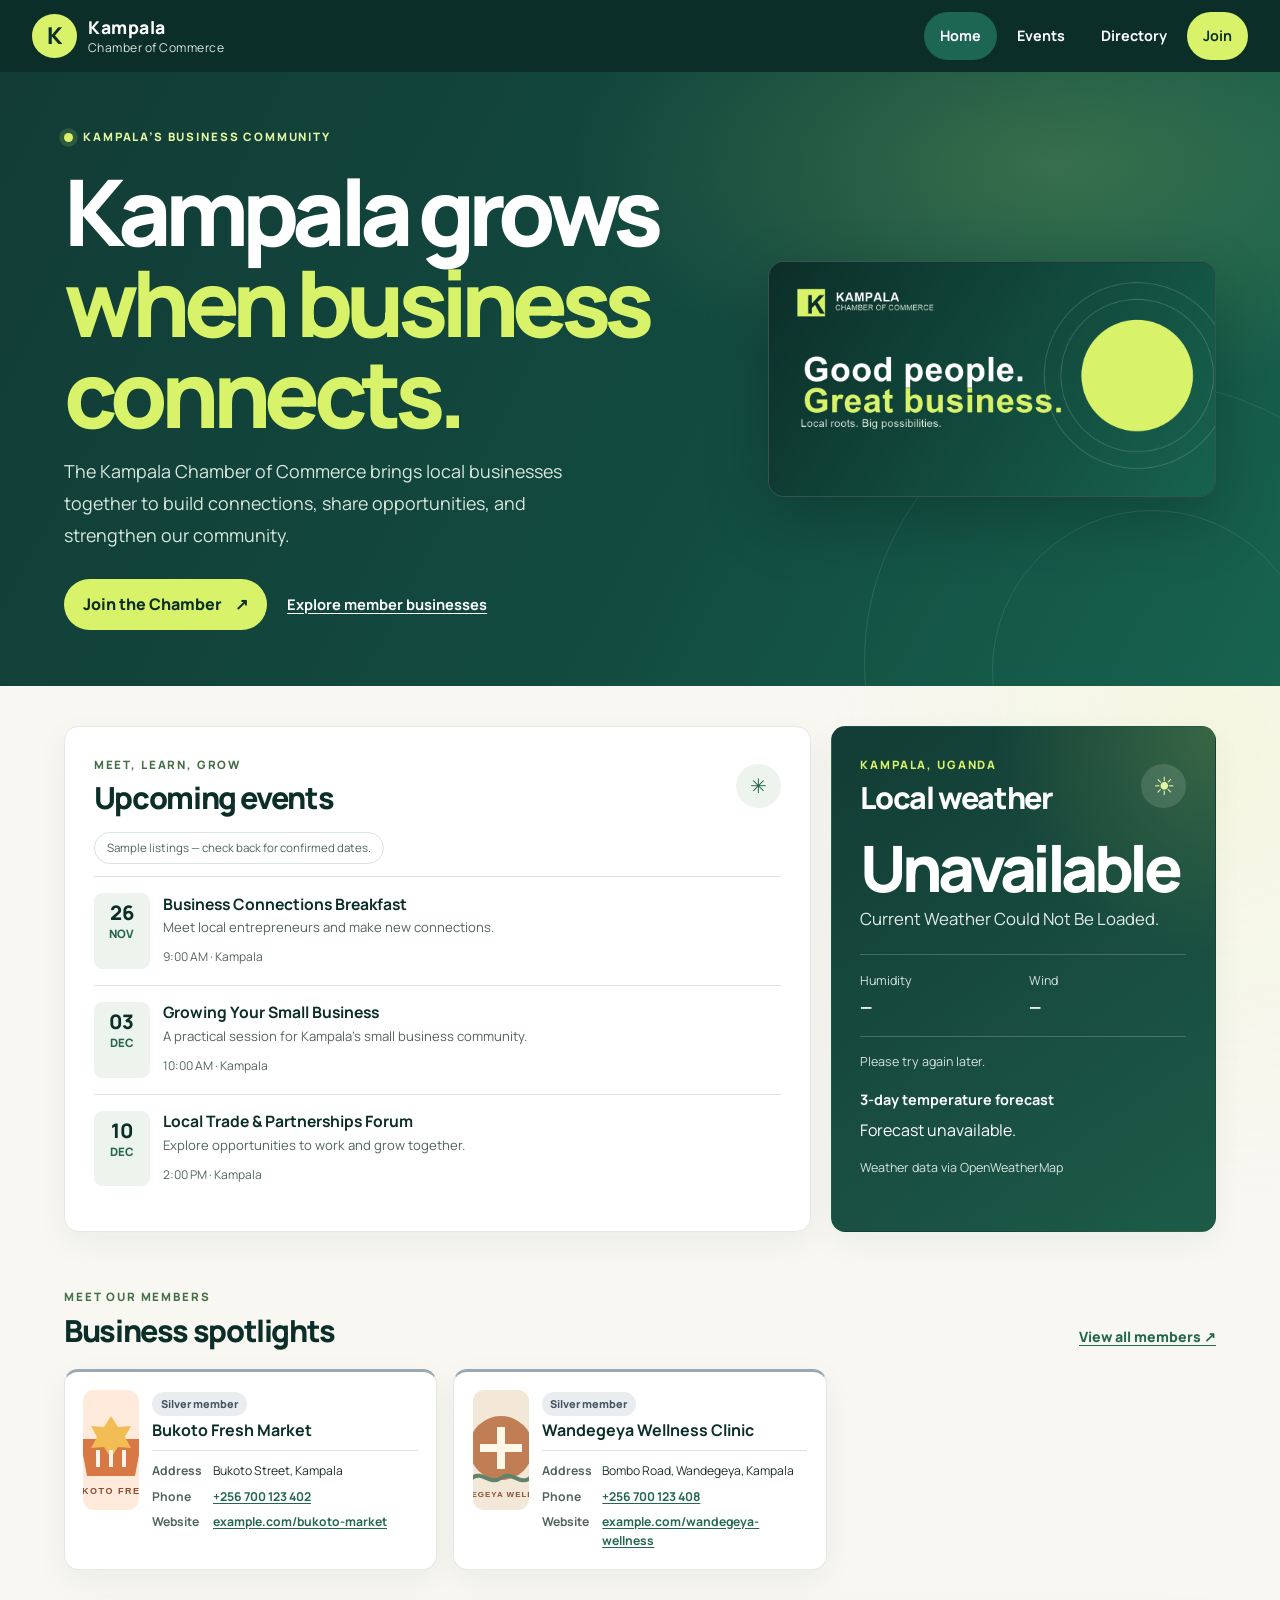
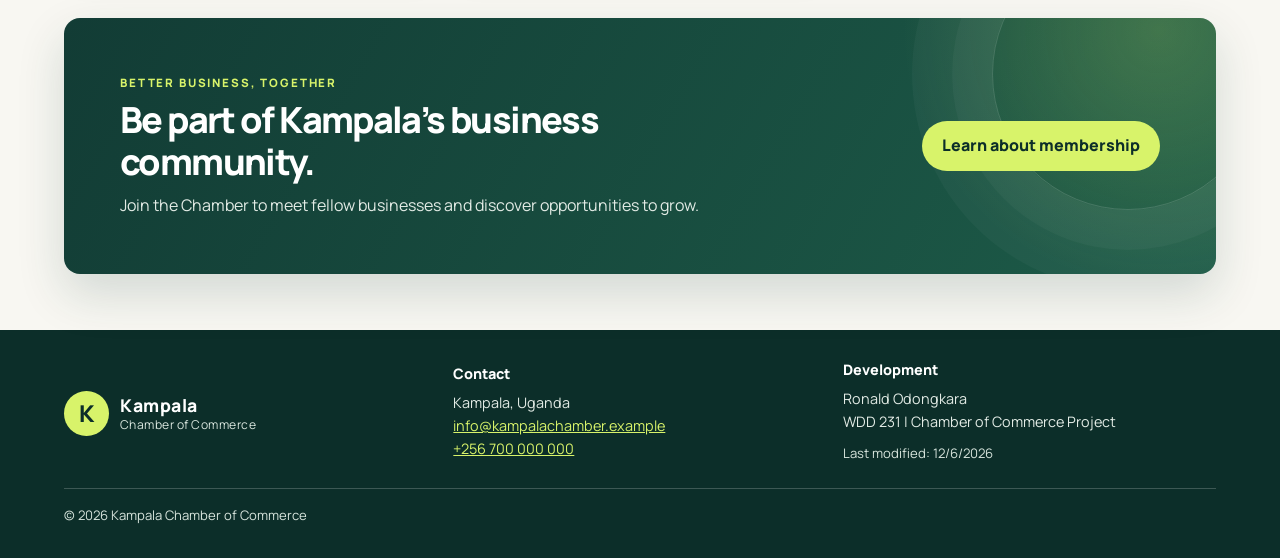
==== chamber/index.html @ 184091b2 "Build chamber home page and fix navigation links" ====
<!doctype html>
<html lang="en">
  <head>
    <meta charset="utf-8">
    <meta name="viewport" content="width=device-width, initial-scale=1">
    <meta
      name="description"
      content="Welcome to the Kampala Chamber of Commerce. Connect with local businesses, discover opportunities, and grow together."
    >
    <meta name="author" content="Ronald Odongkara">
    <meta name="theme-color" content="#123c35">
    <meta property="og:type" content="website">
    <meta property="og:locale" content="en_UG">
    <meta property="og:site_name" content="Kampala Chamber of Commerce">
    <meta property="og:title" content="Kampala Chamber of Commerce | Home">
    <meta
      property="og:description"
      content="Connect with local businesses, find upcoming chamber events, and explore opportunities in Kampala."
    >
    <meta property="og:image" content="https://odongkara-tech.github.io/wdd231/chamber/images/chamber-social.png">
    <meta property="og:image:type" content="image/png">
    <meta property="og:image:alt" content="Kampala Chamber of Commerce — Local roots, big possibilities">
    <meta property="og:image:width" content="1200">
    <meta property="og:image:height" content="630">
    <meta property="og:url" content="https://odongkara-tech.github.io/wdd231/chamber/index.html">
    <meta name="twitter:card" content="summary_large_image">
    <link rel="canonical" href="https://odongkara-tech.github.io/wdd231/chamber/index.html">
    <link rel="icon" href="images/favicon.svg" type="image/svg+xml">
    <link rel="apple-touch-icon" href="images/favicon.svg">
    <link rel="stylesheet" href="styles/normalize.css">
    <link rel="stylesheet" href="styles/small.css">
    <link rel="stylesheet" href="styles/larger.css">
    <link rel="stylesheet" href="styles/home.css">
    <link rel="preconnect" href="https://fonts.googleapis.com">
    <link rel="preconnect" href="https://fonts.gstatic.com" crossorigin>
    <link href="https://fonts.googleapis.com/css2?family=Manrope:wght@400;500;600;700;800&display=swap" rel="stylesheet">
    <script src="scripts/chamber-navigation.js" defer></script>
    <script src="../scripts/weather-config.js" defer></script>
    <script src="scripts/home.js" defer></script>
    <title>Home | Kampala Chamber of Commerce</title>
  </head>
  <body>
    <a class="skip-link" href="#main-content">Skip to main content</a>
    <header class="site-header" id="top">
      <a class="site-brand" href="index.html" aria-label="Kampala Chamber of Commerce home">
        <span class="brand-mark" aria-hidden="true">K</span>
        <span class="brand-copy">
          <span class="brand-name">Kampala</span>
          <span class="brand-subtitle">Chamber of Commerce</span>
        </span>
      </a>
      <button
        class="menu-toggle"
        type="button"
        aria-label="Open navigation menu"
        aria-expanded="false"
        aria-controls="site-nav"
      >
        <span class="menu-icon" aria-hidden="true"></span>
      </button>
      <nav class="site-nav" id="site-nav" aria-label="Main navigation">
        <a href="index.html" aria-current="page">Home</a>
        <a href="index.html#events-heading">Events</a>
        <a href="directory.html">Directory</a>
        <a class="nav-cta" href="#join-heading">Join</a>
      </nav>
    </header>

    <main id="main-content">
      <section class="page-intro home-hero" aria-labelledby="page-title">
        <div class="hero-content">
          <p class="eyebrow"><span class="eyebrow-dot" aria-hidden="true"></span> Kampala’s business community</p>
          <h1 id="page-title">Kampala grows<br><span>when business connects.</span></h1>
          <p class="intro-copy">
            The Kampala Chamber of Commerce brings local businesses together to
            build connections, share opportunities, and strengthen our community.
          </p>
          <div class="hero-actions">
            <a class="text-link" href="#join-heading">Join the Chamber <span aria-hidden="true">↗</span></a>
            <a class="hero-secondary-link" href="directory.html">Explore member businesses</a>
          </div>
        </div>
        <figure class="hero-art home-hero-art">
          <img
            class="home-hero-image"
            src="images/chamber-social.png"
            alt="Kampala Chamber of Commerce: good people, great business, and local roots with big possibilities"
            width="1200"
            height="630"
            fetchpriority="high"
          >
        </figure>
      </section>

      <div class="home-content">
        <div class="home-overview">
          <section class="home-panel events-panel" aria-labelledby="events-heading">
            <div class="section-heading">
              <div>
                <p class="eyebrow">Meet, learn, grow</p>
                <h2 id="events-heading">Upcoming events</h2>
              </div>
              <span class="panel-icon" aria-hidden="true">✳</span>
            </div>
            <p class="sample-note">Sample listings — check back for confirmed dates.</p>
            <ol class="event-list">
              <li class="event-item">
                <time class="event-date" datetime="2026-11-26"><span>26</span> Nov</time>
                <div>
                  <h3>Business Connections Breakfast</h3>
                  <p>Meet local entrepreneurs and make new connections.</p>
                  <span class="event-meta">9:00 AM · Kampala</span>
                </div>
              </li>
              <li class="event-item">
                <time class="event-date" datetime="2026-12-03"><span>03</span> Dec</time>
                <div>
                  <h3>Growing Your Small Business</h3>
                  <p>A practical session for Kampala’s small business community.</p>
                  <span class="event-meta">10:00 AM · Kampala</span>
                </div>
              </li>
              <li class="event-item">
                <time class="event-date" datetime="2026-12-10"><span>10</span> Dec</time>
                <div>
                  <h3>Local Trade &amp; Partnerships Forum</h3>
                  <p>Explore opportunities to work and grow together.</p>
                  <span class="event-meta">2:00 PM · Kampala</span>
                </div>
              </li>
            </ol>
          </section>

          <section class="home-panel weather-panel" aria-labelledby="weather-heading">
            <div class="section-heading">
              <div>
                <p class="eyebrow">Kampala, Uganda</p>
                <h2 id="weather-heading">Local weather</h2>
              </div>
              <span class="panel-icon weather-icon" aria-hidden="true">☀</span>
            </div>
            <p class="weather-temperature" id="weather-temperature" aria-live="polite">Loading…</p>
            <p class="weather-description" id="weather-description">Fetching current conditions</p>
            <dl class="weather-details">
              <div>
                <dt>Humidity</dt>
                <dd id="weather-humidity">—</dd>
              </div>
              <div>
                <dt>Wind</dt>
                <dd id="weather-wind">—</dd>
              </div>
            </dl>
            <p class="weather-updated" id="weather-updated"></p>
            <h3 class="forecast-heading">3-day temperature forecast</h3>
            <ol class="weather-forecast" id="weather-forecast" aria-live="polite">
              <li>Loading forecast…</li>
            </ol>
            <p class="weather-source">Weather data via OpenWeatherMap</p>
          </section>
        </div>

        <section class="spotlights-section" aria-labelledby="spotlights-heading">
          <div class="section-heading">
            <div>
              <p class="eyebrow">Meet our members</p>
              <h2 id="spotlights-heading">Business spotlights</h2>
            </div>
            <a class="section-link" href="directory.html">View all members <span aria-hidden="true">↗</span></a>
          </div>
          <div class="spotlights-grid" id="spotlights-list" aria-live="polite" aria-busy="true">
            <p class="spotlights-message">Loading member spotlights…</p>
          </div>
        </section>

        <section class="membership-banner" aria-labelledby="join-heading">
          <div>
            <p class="eyebrow">Better business, together</p>
            <h2 id="join-heading">Be part of Kampala’s business community.</h2>
            <p>Join the Chamber to meet fellow businesses and discover opportunities to grow.</p>
          </div>
          <a class="button button-light" href="#join-heading">Learn about membership</a>
        </section>
      </div>
    </main>

    <footer class="site-footer">
      <div class="footer-main">
        <a class="site-brand footer-brand" href="index.html" aria-label="Kampala Chamber of Commerce home">
          <span class="brand-mark" aria-hidden="true">K</span>
          <span class="brand-copy">
            <span class="brand-name">Kampala</span>
            <span class="brand-subtitle">Chamber of Commerce</span>
          </span>
        </a>
        <section class="footer-block" aria-labelledby="footer-contact-heading">
          <h2 id="footer-contact-heading">Contact</h2>
          <address>
            Kampala, Uganda<br>
            <a href="mailto:info@kampalachamber.example">info@kampalachamber.example</a><br>
            <a href="tel:+256700000000">+256 700 000 000</a>
          </address>
        </section>
        <section class="footer-block" aria-labelledby="footer-development-heading">
          <h2 id="footer-development-heading">Development</h2>
          <p class="footer-course">Ronald Odongkara<br>WDD 231 | Chamber of Commerce Project</p>
          <p class="footer-updated">
            Last modified:
            <time id="last-modified" datetime="2026-11-18">2026-11-18</time>
          </p>
        </section>
      </div>
      <div class="footer-meta">
        <p>&copy; <span id="current-year"></span> Kampala Chamber of Commerce</p>
      </div>
    </footer>
  </body>
</html>
---- chamber/styles/small.css ----
:root {
  color-scheme: light;
  --color-page: #f8f7f2;
  --color-text: #1e302c;
  --color-primary: #123c35;
  --color-primary-dark: #0c2e29;
  --color-primary-hover: #1e6654;
  --color-surface: #fff;
  --color-surface-muted: #edf3ed;
  --color-border: #dce4dc;
  --color-muted-text: #52645d;
  --color-focus: #d8f36a;
  --color-accent: #d8f36a;
  font-family: "Manrope", sans-serif;
  line-height: 1.6;
  color: var(--color-text);
  background-color: var(--color-page);
}

body {
  background:
    radial-gradient(ellipse at 95% 35%, rgb(216 243 106 / 12%), transparent 25rem),
    var(--color-page);
}

a {
  color: inherit;
}

.skip-link {
  position: absolute;
  z-index: 3;
  top: 0.5rem;
  left: 0.5rem;
  padding: 0.65rem 1rem;
  transform: translateY(-160%);
  border-radius: 0.3rem;
  background: #fff;
  color: var(--color-primary-dark);
  font-weight: 800;
}

.skip-link:focus {
  transform: translateY(0);
}

.site-header {
  position: relative;
  z-index: 2;
  display: flex;
  flex-wrap: wrap;
  align-items: center;
  justify-content: space-between;
  padding: 0 1rem;
  background: var(--color-primary-dark);
  color: #fff;
}

.site-brand {
  display: flex;
  align-items: center;
  gap: 0.7rem;
  min-height: 4.5rem;
  color: inherit;
  text-decoration: none;
}

.brand-mark {
  display: grid;
  width: 2.8rem;
  aspect-ratio: 1;
  place-items: center;
  border-radius: 50%;
  background: var(--color-accent);
  color: var(--color-primary-dark);
  font-size: 1.45rem;
  font-weight: 800;
}

.brand-copy {
  display: grid;
  line-height: 1.15;
}

.brand-name {
  font-size: 1.1rem;
  font-weight: 800;
  letter-spacing: 0.03em;
}

.brand-subtitle {
  margin-top: 0.2rem;
  color: #d7e4dc;
  font-size: 0.76rem;
  letter-spacing: 0.04em;
}

.menu-toggle {
  display: none;
  width: 2.75rem;
  height: 2.75rem;
  align-items: center;
  justify-content: center;
  border: 1px solid rgb(255 255 255 / 55%);
  border-radius: 0.3rem;
  background: transparent;
  color: #fff;
}

.menu-toggle:focus-visible,
.site-nav a:focus-visible,
.view-button:focus-visible,
.button:focus-visible {
  outline: 3px solid var(--color-focus);
  outline-offset: 3px;
}

.menu-icon,
.menu-icon::before,
.menu-icon::after {
  display: block;
  width: 1.35rem;
  height: 2px;
  border-radius: 2px;
  background: currentColor;
}

.menu-icon {
  position: relative;
}

.menu-icon::before,
.menu-icon::after {
  position: absolute;
  left: 0;
  content: "";
}

.menu-icon::before {
  top: -0.4rem;
}

.menu-icon::after {
  top: 0.4rem;
}

.site-nav {
  display: grid;
  flex-basis: 100%;
  background: var(--color-primary-dark);
}

.js .menu-toggle {
  display: flex;
}

.js .site-nav {
  display: none;
}

.js .site-nav.is-open {
  display: grid;
}

.site-nav a {
  padding: 0.75rem 1rem;
  border-top: 1px solid rgb(255 255 255 / 15%);
  border-radius: 999px;
  color: #fff;
  font-size: 0.9rem;
  font-weight: 700;
  text-decoration: none;
}

.site-nav a:hover,
.site-nav a:focus-visible,
.site-nav a[aria-current="page"] {
  background: var(--color-primary-hover);
}

.site-nav .nav-cta {
  background: var(--color-accent);
  color: var(--color-primary-dark);
}

.site-nav .nav-cta:hover,
.site-nav .nav-cta:focus-visible {
  background: #e7fb9b;
}

main {
  width: 100%;
}

.page-intro {
  position: relative;
  isolation: isolate;
  display: grid;
  grid-template-columns: minmax(0, 1fr);
  align-items: center;
  gap: 2rem;
  min-height: 29rem;
  overflow: hidden;
  padding: 3.5rem max(1rem, calc((100% - 72rem) / 2));
  background:
    radial-gradient(ellipse at 82% 15%, rgb(216 243 106 / 18%), transparent 30rem),
    linear-gradient(118deg, #123c35 0%, #124a40 54%, #17634e 100%);
  background-color: #123c35;
  color: #fff;
}

.page-intro::before,
.page-intro::after {
  position: absolute;
  z-index: -1;
  border: 1px solid rgb(255 255 255 / 10%);
  border-radius: 50%;
  content: "";
}

.page-intro::before {
  right: -9rem;
  bottom: -16rem;
  width: 35rem;
  aspect-ratio: 1;
}

.page-intro::after {
  right: -2rem;
  bottom: -9rem;
  width: 20rem;
  aspect-ratio: 1;
}

.hero-content {
  position: relative;
  z-index: 1;
  max-width: 39rem;
}

.eyebrow {
  margin-bottom: 0.45rem;
  color: #456f48;
  font-size: 0.72rem;
  font-weight: 800;
  letter-spacing: 0.16em;
  text-transform: uppercase;
}

.page-intro .eyebrow {
  display: flex;
  align-items: center;
  gap: 0.65rem;
  margin-bottom: 1.2rem;
  color: #e3f7a3;
}

.eyebrow-dot {
  width: 0.55rem;
  height: 0.55rem;
  flex: 0 0 auto;
  border-radius: 50%;
  background: var(--color-accent);
  box-shadow: 0 0 0 0.3rem rgb(216 243 106 / 15%);
}

h1,
h2,
h3 {
  line-height: 1.15;
}

.page-intro h1 {
  max-width: 42rem;
  margin-bottom: 1rem;
  color: #fff;
  font-size: clamp(2.85rem, 11vw, 5.75rem);
  font-weight: 800;
  letter-spacing: -0.075em;
  line-height: 0.99;
}

.page-intro h1 span {
  color: var(--color-accent);
}

.page-intro .intro-copy {
  max-width: 33rem;
  margin-bottom: 1.7rem;
  color: #d8e8df;
  font-size: clamp(1rem, 2vw, 1.12rem);
  line-height: 1.8;
}

.text-link {
  display: inline-flex;
  min-height: 3.2rem;
  align-items: center;
  gap: 0.8rem;
  padding: 0.7rem 1.2rem;
  border-radius: 999px;
  background: var(--color-accent);
  color: var(--color-primary-dark);
  font-weight: 800;
  text-decoration: none;
}

.text-link:hover {
  transform: translateY(-2px);
  background: #e7fb9b;
}

.hero-art {
  position: relative;
  display: none;
  width: min(100%, 23rem);
  aspect-ratio: 1;
  justify-self: center;
}

.hero-sun {
  position: absolute;
  top: 11%;
  left: 19%;
  width: 63%;
  aspect-ratio: 1;
  border-radius: 50%;
  background:
    radial-gradient(circle at 30% 27%, #fff8cc, transparent 38%),
    linear-gradient(140deg, #e6fa83, #c0e752 64%, #92bd38);
  box-shadow: 0 1.5rem 5rem rgb(216 243 106 / 17%);
}

.hero-ring {
  position: absolute;
  top: 4%;
  left: 12%;
  width: 77%;
  aspect-ratio: 1;
  border: 1px solid rgb(255 255 255 / 22%);
  border-radius: 50%;
}

.hero-ring-two {
  top: 0;
  left: 5%;
  width: 91%;
  border-style: dashed;
  border-color: rgb(255 255 255 / 17%);
}

.hero-note {
  position: absolute;
  right: -1%;
  bottom: 18%;
  display: flex;
  align-items: center;
  gap: 0.8rem;
  padding: 0.85rem 1.15rem;
  border: 1px solid rgb(255 255 255 / 22%);
  border-radius: 0.8rem;
  background: #0c2e29;
  color: #fff;
  font-size: 0.88rem;
  font-weight: 800;
  line-height: 1.35;
  backdrop-filter: blur(12px);
}

.hero-note-star {
  color: var(--color-accent);
  font-size: 1.75rem;
}

.hero-coordinate {
  position: absolute;
  bottom: 2%;
  left: 22%;
  color: #c4d9ce;
  font-size: 0.7rem;
  letter-spacing: 0.08em;
  line-height: 1.55;
}

.directory-section,
.membership-banner {
  width: min(100% - 2rem, 72rem);
  margin-right: auto;
  margin-left: auto;
}

.directory-section {
  padding-top: 2.75rem;
  padding-bottom: 3.75rem;
}

.section-heading {
  display: flex;
  flex-wrap: wrap;
  align-items: end;
  justify-content: space-between;
  gap: 0.5rem 1rem;
  margin-bottom: 1.7rem;
}

.section-heading .eyebrow {
  margin-bottom: 0.45rem;
}

.section-heading h2 {
  color: var(--color-primary-dark);
  font-size: clamp(1.8rem, 5vw, 2.5rem);
  font-weight: 800;
  letter-spacing: -0.055em;
}

.sample-note {
  margin-bottom: 0.2rem;
  padding: 0.35rem 0.75rem;
  border: 1px solid var(--color-border);
  border-radius: 999px;
  background: #fff;
  color: var(--color-muted-text);
  font-size: 0.78rem;
}

.directory-tools {
  display: grid;
  gap: 1rem;
  margin-bottom: 1.1rem;
}

.search-field {
  display: flex;
  min-height: 3.5rem;
  align-items: center;
  gap: 0.6rem;
  padding: 0 0.9rem;
  border: 1px solid #e1e6dd;
  border-radius: 0.65rem;
  background: #fff;
  box-shadow: 0 0.5rem 1.5rem rgb(25 48 36 / 5%);
}

.search-field:focus-within {
  outline: 3px solid rgb(216 243 106 / 70%);
  outline-offset: 2px;
}

.search-icon {
  color: #3c7258;
  font-size: 1.6rem;
  line-height: 1;
}

.search-field input {
  width: 100%;
  min-width: 0;
  border: 0;
  outline: 0;
  background: transparent;
  color: var(--color-text);
  font: inherit;
}

.search-field input::placeholder {
  color: #6b7971;
  opacity: 1;
}

.view-controls {
  display: flex;
  justify-content: stretch;
  gap: 0.5rem;
}

.view-button {
  min-height: 3.3rem;
  flex: 1;
  border: 1px solid #dce4dc;
  border-radius: 0.65rem;
  background: #fff;
  color: #3a5148;
  font-weight: 800;
}

.view-button span {
  margin-right: 0.3rem;
}

.view-button:hover,
.view-button.is-active {
  border-color: var(--color-primary);
  background: var(--color-primary);
  color: #fff;
}

.results-count {
  min-height: 1.6rem;
  margin-bottom: 1rem;
  color: var(--color-muted-text);
  font-size: 0.84rem;
}

.member-grid {
  display: grid;
  grid-template-columns: minmax(0, 1fr);
  gap: 1.1rem;
}

.member-card {
  display: grid;
  grid-template-columns: auto minmax(0, 1fr);
  align-items: start;
  gap: 0.9rem 1rem;
  min-width: 0;
  padding: 1.2rem;
  border: 1px solid #e5e9e2;
  border-radius: 0.85rem;
  background: #fff;
  box-shadow: 0 0.65rem 2rem rgb(24 52 41 / 5%);
  transition: transform 180ms ease, box-shadow 180ms ease, border-color 180ms ease;
}

.member-card:hover {
  transform: translateY(-4px);
  border-color: #c7d7c8;
  box-shadow: 0 1rem 2.5rem rgb(24 52 41 / 10%);
}

.member-logo {
  width: 3.7rem;
  aspect-ratio: 1;
  border-radius: 0.75rem;
  object-fit: cover;
}

.member-heading {
  min-width: 0;
  align-self: center;
}

.member-heading h3 {
  margin-bottom: 0.15rem;
  color: var(--color-primary-dark);
  font-size: 1.04rem;
  font-weight: 800;
  letter-spacing: -0.025em;
  overflow-wrap: anywhere;
}

.member-category {
  color: var(--color-muted-text);
  font-size: 0.88rem;
}

.membership-level {
  grid-column: 2;
  justify-self: start;
  padding: 0.25rem 0.7rem;
  border-radius: 999px;
  background: #e7f2cf;
  color: #375d38;
  font-size: 0.72rem;
  font-weight: 800;
  letter-spacing: 0.01em;
}

.membership-level[data-level="3"] {
  background: #fff0bd;
  color: #765411;
}

.membership-level[data-level="2"] {
  background: #e9edf0;
  color: #465563;
}

.member-details {
  display: grid;
  grid-column: 1 / -1;
  gap: 0.5rem;
  min-width: 0;
  padding-top: 0.9rem;
  border-top: 1px solid #e8ece6;
  font-size: 0.84rem;
}

.member-details div {
  display: grid;
  grid-template-columns: 4.4rem minmax(0, 1fr);
  gap: 0.5rem;
}

.member-details dt {
  color: var(--color-muted-text);
  font-weight: 700;
}

.member-details dd {
  min-width: 0;
  overflow-wrap: anywhere;
}

.member-details a {
  color: #24674f;
  font-weight: 700;
  text-underline-offset: 0.15em;
}

.member-grid.is-list {
  grid-template-columns: minmax(0, 1fr);
}

.member-grid.is-list .member-card {
  grid-template-columns: minmax(0, 1fr);
  align-items: start;
  gap: 0.55rem 0.85rem;
  padding: 1rem 0.25rem;
  border: 0;
  border-bottom: 1px solid var(--color-border);
  border-radius: 0;
  background: transparent;
  box-shadow: none;
}

.member-grid.is-list .member-card:hover {
  transform: none;
  border-color: var(--color-border);
  background: rgb(18 60 53 / 3%);
  box-shadow: none;
}

.member-grid.is-list .member-logo {
  display: none;
}

.member-grid.is-list .member-heading {
  grid-column: 1;
  grid-row: 1;
}

.member-grid.is-list .membership-level {
  grid-column: 1;
  grid-row: 2;
  justify-self: start;
}

.member-grid.is-list .member-details {
  grid-column: 1;
  grid-template-columns: repeat(auto-fit, minmax(min(100%, 12rem), 1fr));
  gap: 0.35rem 1rem;
  padding-top: 0.15rem;
  border-top: 0;
}

.member-grid.is-list .member-details div {
  grid-template-columns: 3.8rem minmax(0, 1fr);
}

.directory-message {
  grid-column: 1 / -1;
  padding: 1.25rem;
  border: 1px solid var(--color-border);
  border-radius: 0.45rem;
  background: var(--color-surface);
}

.membership-banner {
  position: relative;
  isolation: isolate;
  display: grid;
  gap: 1.25rem;
  align-items: center;
  overflow: hidden;
  margin-bottom: 4rem;
  padding: clamp(1.5rem, 6vw, 3.5rem);
  border-radius: 1rem;
  background:
    radial-gradient(circle at 95% 5%, rgb(216 243 106 / 20%), transparent 16rem),
    linear-gradient(120deg, #123c35, #1d5b48);
  background-color: #123c35;
  box-shadow: 0 1.25rem 3rem rgb(18 60 53 / 16%);
  color: #fff;
}

.membership-banner::after {
  position: absolute;
  z-index: -1;
  top: -5rem;
  right: -3rem;
  width: 17rem;
  aspect-ratio: 1;
  border: 1px solid rgb(255 255 255 / 15%);
  border-radius: 50%;
  box-shadow: 0 0 0 2.5rem rgb(255 255 255 / 3%), 0 0 0 5rem rgb(255 255 255 / 3%);
  content: "";
}

.membership-banner .eyebrow {
  color: var(--color-accent);
}

.membership-banner h2 {
  max-width: 38rem;
  margin-bottom: 0.65rem;
  font-size: clamp(1.6rem, 5vw, 2.25rem);
  font-weight: 800;
  letter-spacing: -0.045em;
}

.membership-banner p:not(.eyebrow) {
  max-width: 43rem;
  color: #e2ebe5;
}

.button {
  display: inline-flex;
  min-height: 3.1rem;
  align-items: center;
  justify-content: center;
  justify-self: start;
  padding: 0.75rem 1.25rem;
  border-radius: 999px;
  font-weight: 800;
  text-decoration: none;
}

.button-light {
  background: var(--color-accent);
  color: var(--color-primary-dark);
}

.button-light:hover {
  background: #e7fb9b;
}

.site-footer {
  padding: 2rem 1rem;
  background: var(--color-primary-dark);
  color: #fff;
}

.footer-main,
.footer-meta {
  display: grid;
  gap: 1rem;
}

.footer-brand {
  justify-self: start;
}

.footer-block h2 {
  margin-bottom: 0.5rem;
  color: #fff;
  font-size: 0.9rem;
  font-weight: 800;
}

.site-footer address {
  color: #e2ebe5;
  font-size: 0.9rem;
  font-style: normal;
}

.site-footer address a {
  color: var(--color-accent);
}

.footer-course {
  margin: 0;
  color: #e2ebe5;
  font-size: 0.9rem;
}

.footer-updated {
  margin: 0.65rem 0 0;
  color: #d7e4dc;
  font-size: 0.82rem;
}

.footer-meta {
  gap: 0.35rem;
  margin-top: 1.5rem;
  padding-top: 1rem;
  border-top: 1px solid rgb(255 255 255 / 20%);
  color: #d7e4dc;
  font-size: 0.82rem;
}

.visually-hidden {
  position: absolute;
  width: 1px;
  height: 1px;
  overflow: hidden;
  clip: rect(0, 0, 0, 0);
  white-space: nowrap;
  clip-path: inset(50%);
}

@media (prefers-reduced-motion: no-preference) {
  .skip-link,
  .text-link,
  .button,
  .view-button {
    transition: background-color 160ms ease, color 160ms ease, transform 160ms ease;
  }
}
---- chamber/styles/larger.css ----
@media (min-width: 40rem) {
  .site-header {
    padding-right: max(1rem, calc((100% - 76rem) / 2));
    padding-left: max(1rem, calc((100% - 76rem) / 2));
  }

  .menu-toggle,
  .js .menu-toggle {
    display: none;
  }

  .site-nav,
  .js .site-nav,
  .js .site-nav.is-open {
    display: flex;
    flex-basis: auto;
    align-items: center;
    gap: 0.25rem;
    background: transparent;
  }

  .site-nav a {
    border: 0;
  }

  .page-intro {
    grid-template-columns: minmax(0, 1.2fr) minmax(15rem, 0.8fr);
    min-height: 31rem;
  }

  .hero-art {
    display: block;
  }

  .directory-tools {
    grid-template-columns: minmax(0, 1fr) auto;
  }

  .view-controls {
    justify-content: end;
  }

  .view-button {
    min-width: 6rem;
    flex: initial;
    padding: 0.45rem 0.8rem;
  }

  .member-grid:not(.is-list) {
    grid-template-columns: repeat(2, minmax(0, 1fr));
  }

  .member-grid.is-list .member-card {
    grid-template-columns: minmax(0, 1fr) auto;
    align-items: start;
  }

  .member-grid.is-list .membership-level {
    grid-column: 2;
    grid-row: 1;
    justify-self: end;
  }

  .member-grid.is-list .member-details {
    grid-column: 1 / -1;
    grid-template-columns: repeat(3, minmax(0, 1fr));
  }

  .membership-banner {
    grid-template-columns: minmax(0, 1fr) auto;
  }

  .button {
    justify-self: end;
  }

  .site-footer {
    padding-right: max(1rem, calc((100% - 72rem) / 2));
    padding-left: max(1rem, calc((100% - 72rem) / 2));
  }

  .footer-main {
    grid-template-columns: 1fr 1fr 1fr;
    align-items: center;
  }

  .footer-meta {
    grid-template-columns: 1fr;
  }
}

@media (min-width: 64rem) {
  .hero-art {
    width: min(100%, 27rem);
  }

  .member-grid:not(.is-list) {
    grid-template-columns: repeat(3, minmax(0, 1fr));
  }
}
---- chamber/styles/home.css ----
.home-hero .home-hero-art {
  display: block;
  width: min(100%, 34rem);
  aspect-ratio: auto;
  margin: 0;
  overflow: hidden;
  border: 1px solid rgb(255 255 255 / 18%);
  border-radius: 1rem;
  background: #0c2e29;
  box-shadow: 0 1.5rem 4rem rgb(0 0 0 / 22%);
}

.home-hero-image {
  display: block;
  width: 100%;
  height: auto;
}

.hero-actions {
  display: flex;
  flex-wrap: wrap;
  align-items: center;
  gap: 0.9rem 1.25rem;
}

.hero-secondary-link {
  color: #fff;
  font-size: 0.92rem;
  font-weight: 700;
  text-underline-offset: 0.2em;
}

.home-content {
  width: min(100% - 2rem, 72rem);
  margin: 0 auto;
}

.home-overview {
  display: grid;
  gap: 1.25rem;
  padding: 2.5rem 0;
}

.home-panel,
.spotlight-card {
  min-width: 0;
  border: 1px solid #e5e9e2;
  border-radius: 0.9rem;
  background: #fff;
  box-shadow: 0 0.65rem 2rem rgb(24 52 41 / 5%);
}

.home-panel {
  padding: clamp(1.2rem, 4vw, 1.8rem);
}

.home-panel .section-heading {
  align-items: center;
  margin-bottom: 1rem;
}

.home-panel .section-heading h2,
.spotlights-section .section-heading h2 {
  color: var(--color-primary-dark);
  font-size: clamp(1.45rem, 4vw, 1.9rem);
  font-weight: 800;
  letter-spacing: -0.045em;
}

.panel-icon {
  display: grid;
  width: 2.8rem;
  flex: 0 0 auto;
  aspect-ratio: 1;
  place-items: center;
  border-radius: 50%;
  background: #edf3ed;
  color: #24674f;
  font-size: 1.25rem;
}

.events-panel .sample-note {
  display: inline-block;
  margin: 0 0 0.75rem;
  font-size: 0.72rem;
}

.event-list {
  display: grid;
  gap: 0;
  margin: 0;
  padding: 0;
  list-style: none;
}

.event-item {
  display: grid;
  grid-template-columns: 3.5rem minmax(0, 1fr);
  gap: 0.85rem;
  padding: 1rem 0;
  border-top: 1px solid var(--color-border);
}

.event-date {
  display: grid;
  align-content: start;
  justify-items: center;
  padding: 0.45rem 0.25rem;
  border-radius: 0.55rem;
  background: #edf3ed;
  color: #24674f;
  font-size: 0.72rem;
  font-weight: 800;
  text-transform: uppercase;
}

.event-date span {
  color: var(--color-primary-dark);
  font-size: 1.25rem;
  line-height: 1.25;
}

.event-item h3 {
  margin: 0.1rem 0 0.3rem;
  color: var(--color-primary-dark);
  font-size: 0.98rem;
}

.event-item p {
  margin-bottom: 0.3rem;
  color: var(--color-muted-text);
  font-size: 0.82rem;
}

.event-meta,
.weather-source,
.weather-updated {
  font-size: 0.75rem;
}

.event-meta {
  color: var(--color-muted-text);
}

.weather-panel {
  color: #fff;
  background:
    radial-gradient(circle at 100% 0, rgb(216 243 106 / 18%), transparent 14rem),
    linear-gradient(145deg, #123c35, #1d5b48);
  border-color: transparent;
}

.weather-panel .eyebrow {
  color: #d8f36a;
}

.weather-panel .section-heading h2 {
  color: #fff;
}

.weather-icon {
  background: rgb(255 255 255 / 13%);
  color: #e3f7a3;
  font-size: 1.55rem;
}

.weather-temperature {
  margin: 1.25rem 0 0;
  font-size: clamp(3rem, 10vw, 4rem);
  font-weight: 800;
  letter-spacing: -0.07em;
  line-height: 1;
}

.weather-description {
  margin: 0.35rem 0 1.35rem;
  color: #e2ebe5;
  font-size: 1.05rem;
  text-transform: capitalize;
}

.weather-details {
  display: grid;
  grid-template-columns: repeat(2, minmax(0, 1fr));
  gap: 0.75rem;
  margin: 0;
  padding: 1rem 0;
  border-top: 1px solid rgb(255 255 255 / 20%);
  border-bottom: 1px solid rgb(255 255 255 / 20%);
}

.weather-details div {
  display: grid;
  gap: 0.2rem;
}

.weather-details dt,
.weather-source,
.weather-updated {
  color: #d7e4dc;
  font-size: 0.78rem;
}

.weather-details dd {
  margin: 0;
  color: #fff;
  font-size: 1rem;
  font-weight: 800;
}

.weather-updated {
  min-height: 1.2em;
  margin: 0.9rem 0 0.2rem;
}

.forecast-heading {
  margin: 1.25rem 0 0.65rem;
  color: #fff;
  font-size: 0.9rem;
}

.weather-forecast {
  display: grid;
  gap: 0.45rem;
  margin: 0 0 0.9rem;
  padding: 0;
  list-style: none;
}

.forecast-day {
  display: flex;
  align-items: center;
  justify-content: space-between;
  gap: 0.75rem;
  padding: 0.55rem 0.7rem;
  border: 1px solid rgb(255 255 255 / 14%);
  border-radius: 0.5rem;
  background: rgb(255 255 255 / 7%);
}

.forecast-date {
  color: #e2ebe5;
  font-size: 0.82rem;
  font-weight: 700;
}

.forecast-range {
  color: #fff;
  font-size: 0.85rem;
  font-weight: 800;
  white-space: nowrap;
}

.weather-source {
  margin: 0;
}

.spotlights-section {
  padding: 1rem 0 3rem;
}

.spotlights-section .section-heading {
  margin-bottom: 1.25rem;
}

.section-link {
  color: #24674f;
  font-size: 0.88rem;
  font-weight: 800;
  text-underline-offset: 0.2em;
}

.spotlights-grid {
  display: grid;
  gap: 1rem;
}

.spotlights-message {
  grid-column: 1 / -1;
  margin: 0;
  padding: 1rem;
  border: 1px solid var(--color-border);
  border-radius: 0.7rem;
  background: #fff;
  color: var(--color-muted-text);
}

.spotlight-card {
  display: grid;
  grid-template-columns: 3.5rem minmax(0, 1fr);
  align-items: start;
  gap: 0.8rem;
  padding: 1.15rem;
}

.spotlight-card img {
  width: 3.5rem;
  aspect-ratio: 1;
  border-radius: 0.7rem;
  object-fit: cover;
}

.spotlight-copy {
  min-width: 0;
}

.spotlight-category {
  margin: 0 0 0.25rem;
  color: #456f48;
  font-size: 0.7rem;
  font-weight: 800;
  letter-spacing: 0.08em;
  text-transform: uppercase;
}

.spotlight-copy h3 {
  margin: 0.35rem 0 0.65rem;
  color: var(--color-primary-dark);
  font-size: 1rem;
}

.spotlight-membership {
  display: inline-block;
  padding: 0.2rem 0.55rem;
  border-radius: 999px;
  background: #e9edf0;
  color: #465563;
  font-size: 0.68rem;
  font-weight: 800;
}

.spotlight-card[data-level="2"] {
  border-top: 3px solid #9aa8b2;
}

.spotlight-card[data-level="3"] {
  border-top: 3px solid #d5a82f;
}

.spotlight-card[data-level="3"] .spotlight-membership {
  background: #fff0bd;
  color: #765411;
}

.spotlight-card[data-level="2"] .spotlight-membership {
  background: #e9edf0;
  color: #465563;
}

.spotlight-details {
  display: grid;
  grid-template-columns: 3.3rem minmax(0, 1fr);
  gap: 0.35rem 0.5rem;
  margin: 0;
  padding-top: 0.65rem;
  border-top: 1px solid var(--color-border);
  font-size: 0.76rem;
}

.spotlight-details dt {
  color: var(--color-muted-text);
  font-weight: 700;
}

.spotlight-details dd {
  min-width: 0;
  margin: 0;
  overflow-wrap: anywhere;
}

.spotlight-details a {
  color: #24674f;
  font-weight: 700;
  text-underline-offset: 0.15em;
}

.hero-secondary-link:focus-visible,
.section-link:focus-visible,
.spotlight-details a:focus-visible {
  outline: 3px solid var(--color-primary-hover);
  outline-offset: 3px;
}

.home-content .membership-banner {
  width: 100%;
  margin-bottom: 3.5rem;
}

@media (min-width: 40rem) {
  .spotlights-grid {
    grid-template-columns: repeat(2, minmax(0, 1fr));
  }
}

@media (min-width: 48rem) {
  .home-overview {
    grid-template-columns: minmax(0, 1.55fr) minmax(17rem, 0.8fr);
    align-items: stretch;
  }
}

@media (min-width: 64rem) {
  .spotlights-grid {
    grid-template-columns: repeat(3, minmax(0, 1fr));
  }
}
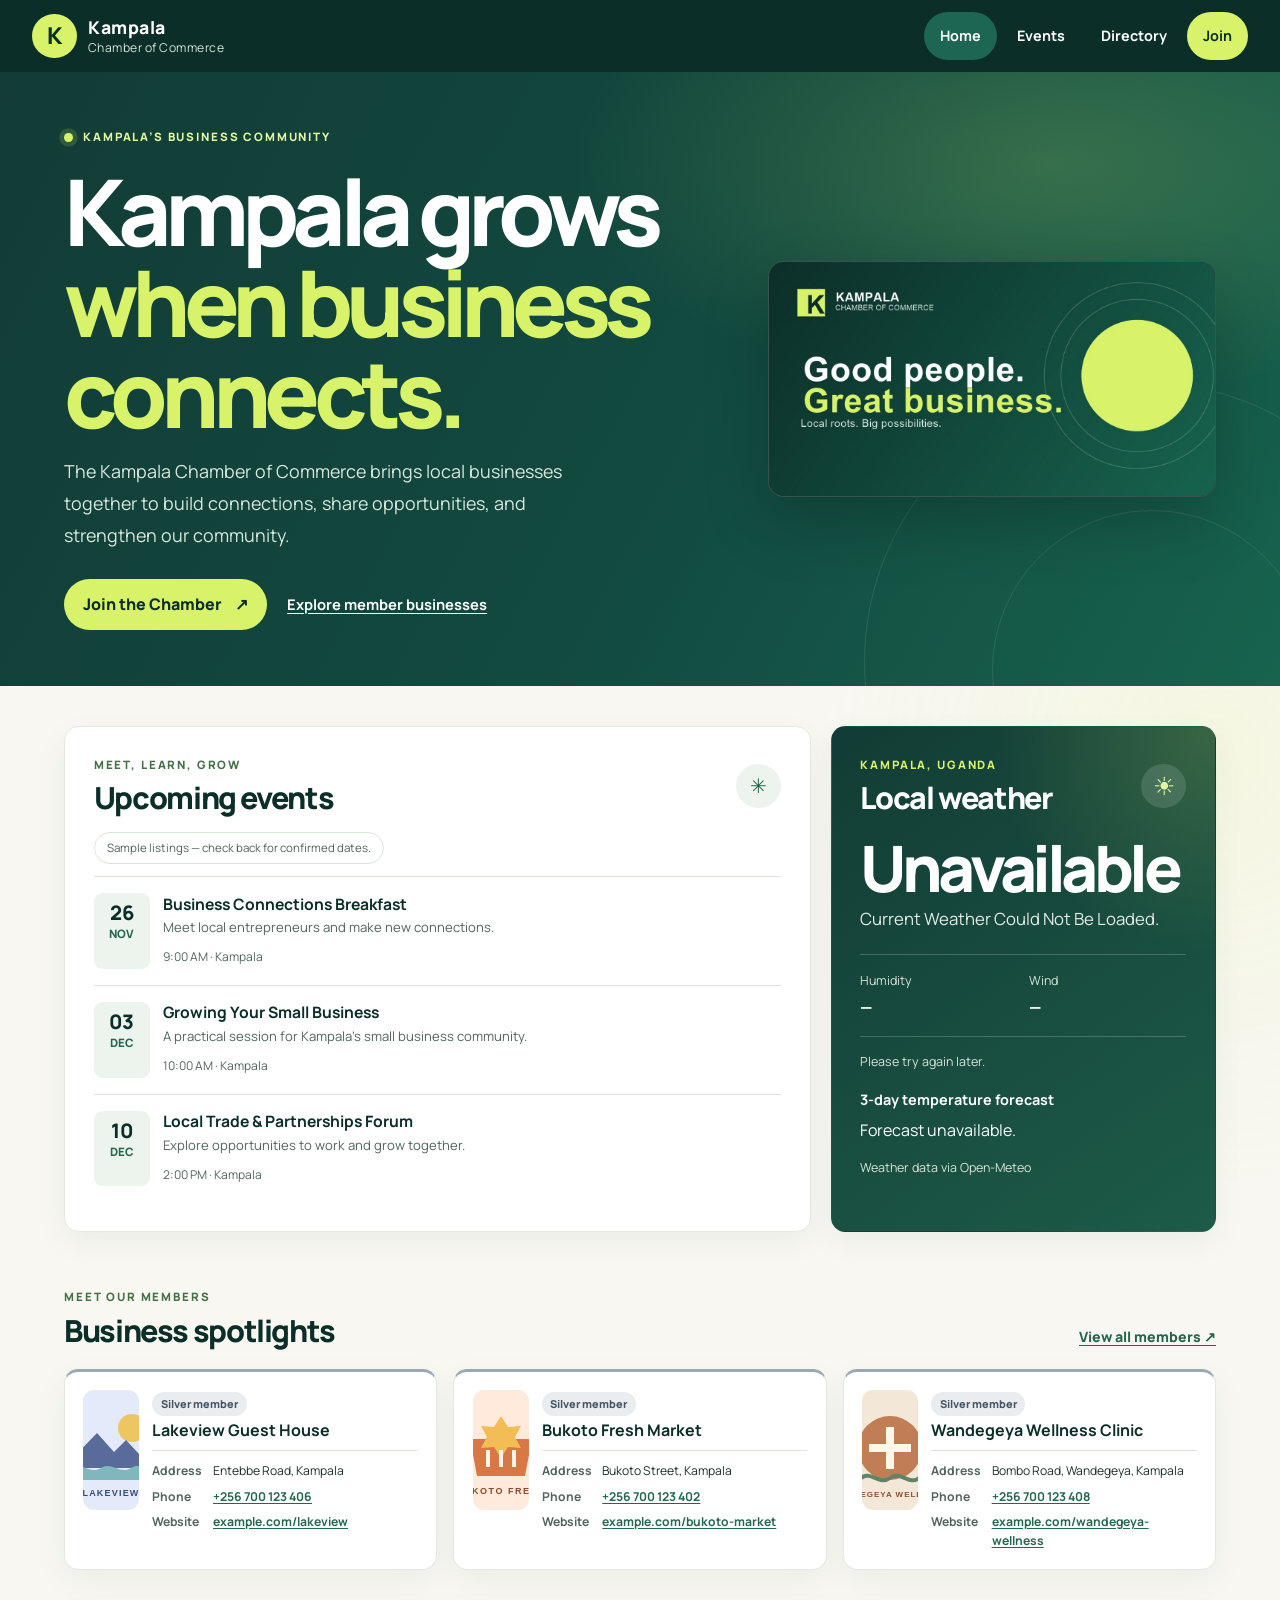
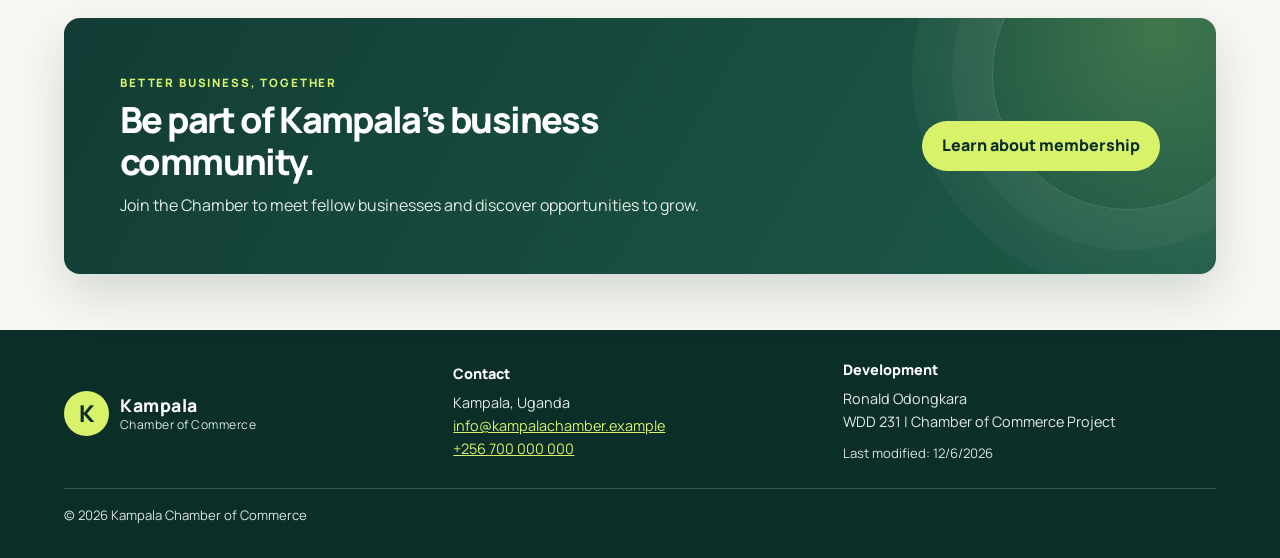
==== commit 6312fdee: "Fix chamber page audit issues Optimize the shared hero image, correct heading text spacing, and repl" ====
--- a/chamber/index.html
+++ b/chamber/index.html
@@ -17,8 +17,8 @@
       property="og:description"
       content="Connect with local businesses, find upcoming chamber events, and explore opportunities in Kampala."
     >
-    <meta property="og:image" content="https://odongkara-tech.github.io/wdd231/chamber/images/chamber-social.png">
-    <meta property="og:image:type" content="image/png">
+    <meta property="og:image" content="https://odongkara-tech.github.io/wdd231/chamber/images/chamber-social.jpg">
+    <meta property="og:image:type" content="image/jpeg">
     <meta property="og:image:alt" content="Kampala Chamber of Commerce — Local roots, big possibilities">
     <meta property="og:image:width" content="1200">
     <meta property="og:image:height" content="630">
@@ -35,7 +35,6 @@
     <link rel="preconnect" href="https://fonts.gstatic.com" crossorigin>
     <link href="https://fonts.googleapis.com/css2?family=Manrope:wght@400;500;600;700;800&display=swap" rel="stylesheet">
     <script src="scripts/chamber-navigation.js" defer></script>
-    <script src="../scripts/weather-config.js" defer></script>
     <script src="scripts/home.js" defer></script>
     <title>Home | Kampala Chamber of Commerce</title>
   </head>
@@ -70,7 +69,7 @@
       <section class="page-intro home-hero" aria-labelledby="page-title">
         <div class="hero-content">
           <p class="eyebrow"><span class="eyebrow-dot" aria-hidden="true"></span> Kampala’s business community</p>
-          <h1 id="page-title">Kampala grows<br><span>when business connects.</span></h1>
+          <h1 id="page-title">Kampala grows<br> <span>when business connects.</span></h1>
           <p class="intro-copy">
             The Kampala Chamber of Commerce brings local businesses together to
             build connections, share opportunities, and strengthen our community.
@@ -83,7 +82,7 @@
         <figure class="hero-art home-hero-art">
           <img
             class="home-hero-image"
-            src="images/chamber-social.png"
+            src="images/chamber-social.jpg"
             alt="Kampala Chamber of Commerce: good people, great business, and local roots with big possibilities"
             width="1200"
             height="630"
@@ -156,7 +155,7 @@
             <ol class="weather-forecast" id="weather-forecast" aria-live="polite">
               <li>Loading forecast…</li>
             </ol>
-            <p class="weather-source">Weather data via OpenWeatherMap</p>
+            <p class="weather-source">Weather data via Open-Meteo</p>
           </section>
         </div>
 
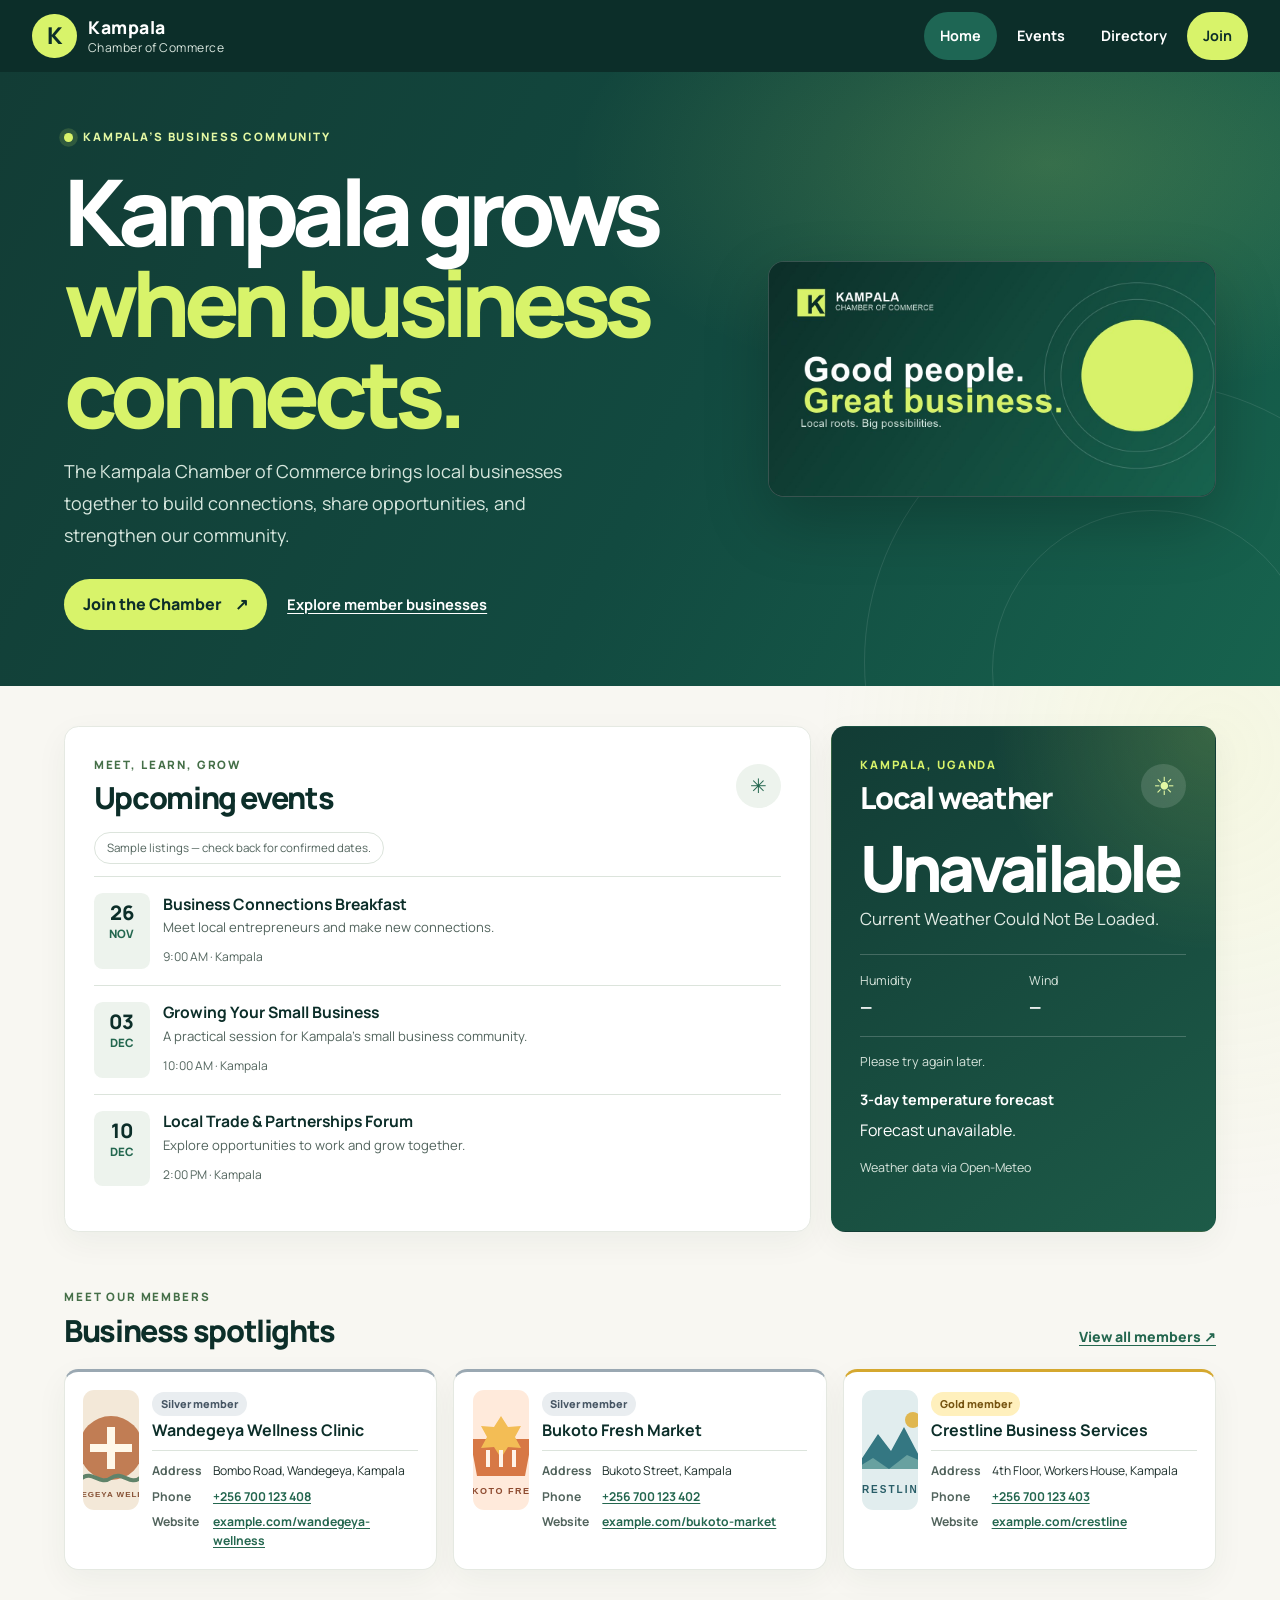
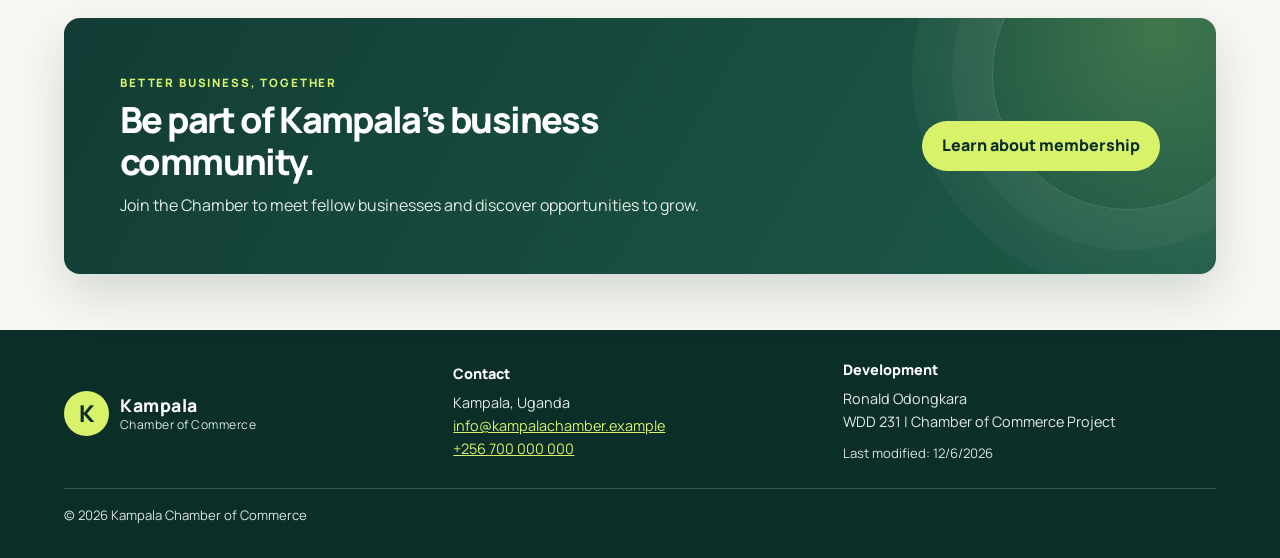
==== commit 86d649c9: "Bust cached chamber weather script Version the home script URL so GitHub Pages visitors do not keep " ====
--- a/chamber/index.html
+++ b/chamber/index.html
@@ -35,7 +35,7 @@
     <link rel="preconnect" href="https://fonts.gstatic.com" crossorigin>
     <link href="https://fonts.googleapis.com/css2?family=Manrope:wght@400;500;600;700;800&display=swap" rel="stylesheet">
     <script src="scripts/chamber-navigation.js" defer></script>
-    <script src="scripts/home.js" defer></script>
+    <script src="scripts/home.js?v=6312fde" defer></script>
     <title>Home | Kampala Chamber of Commerce</title>
   </head>
   <body>
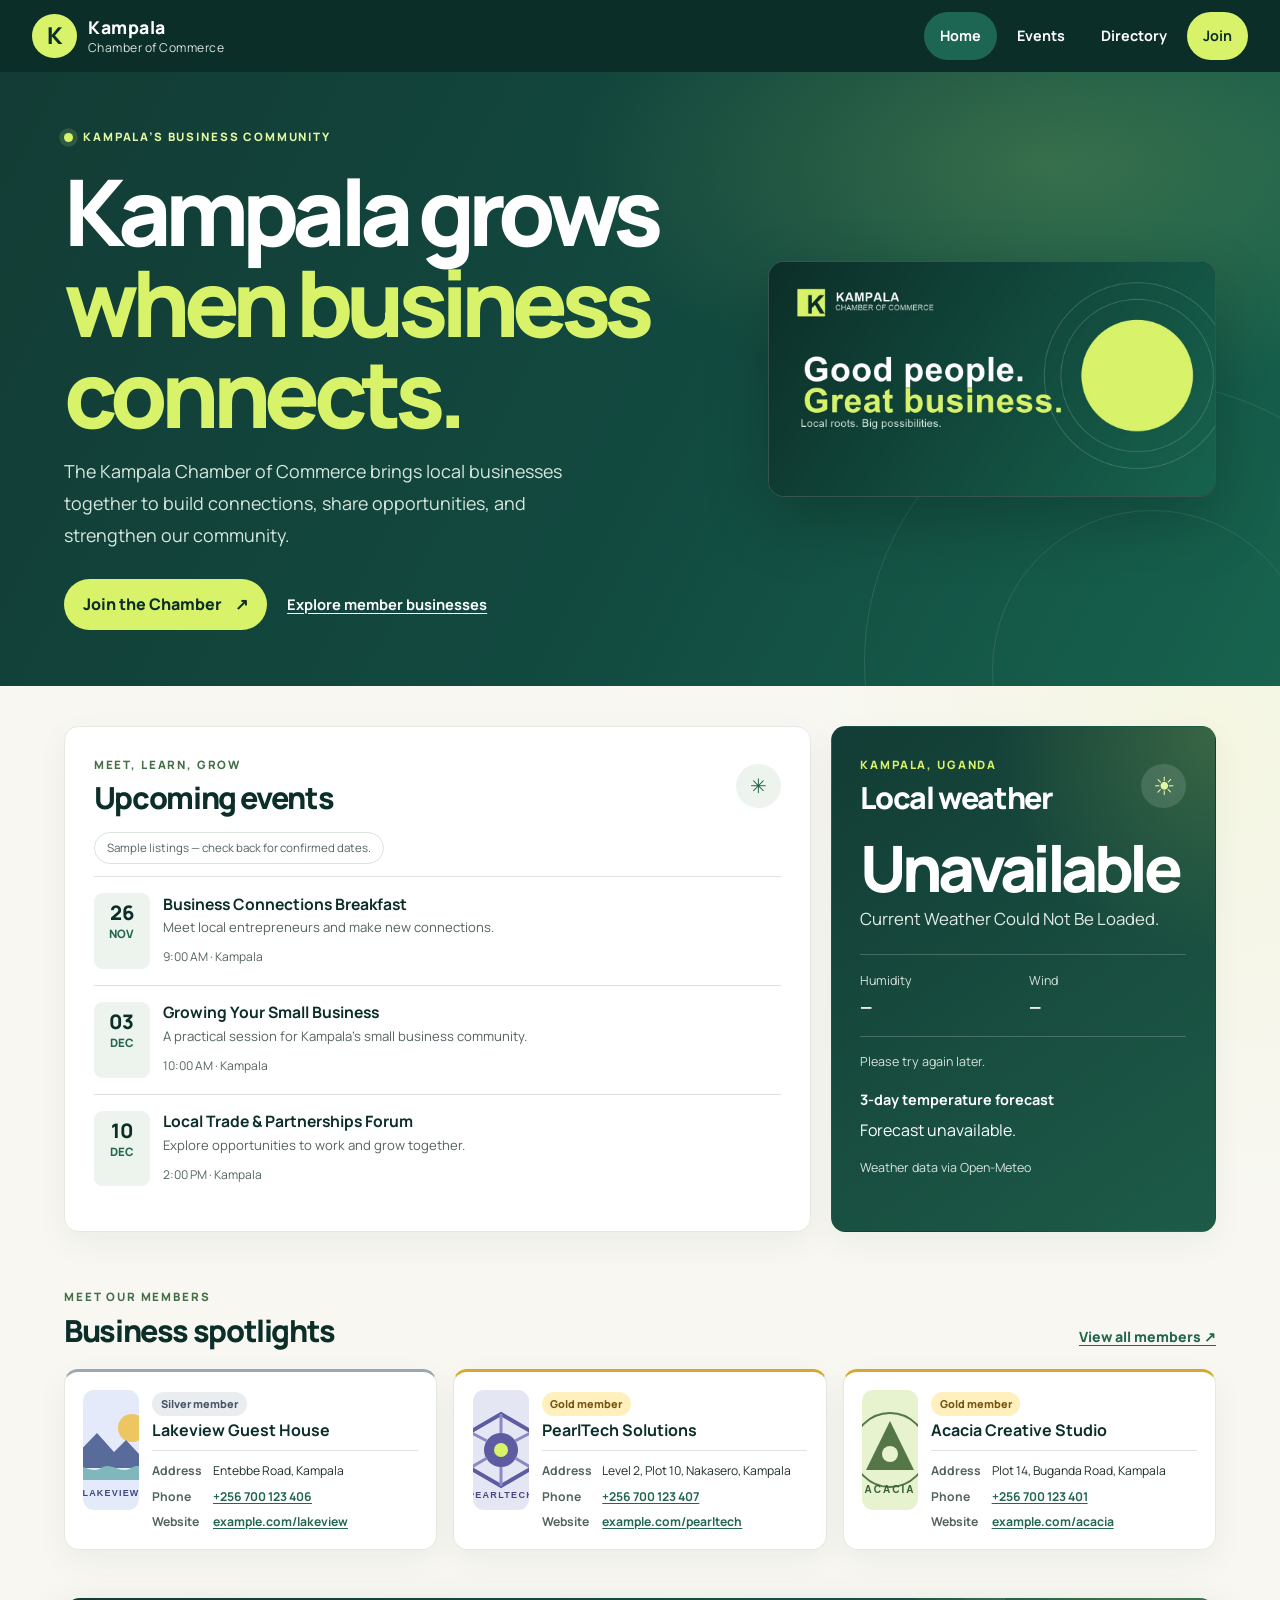
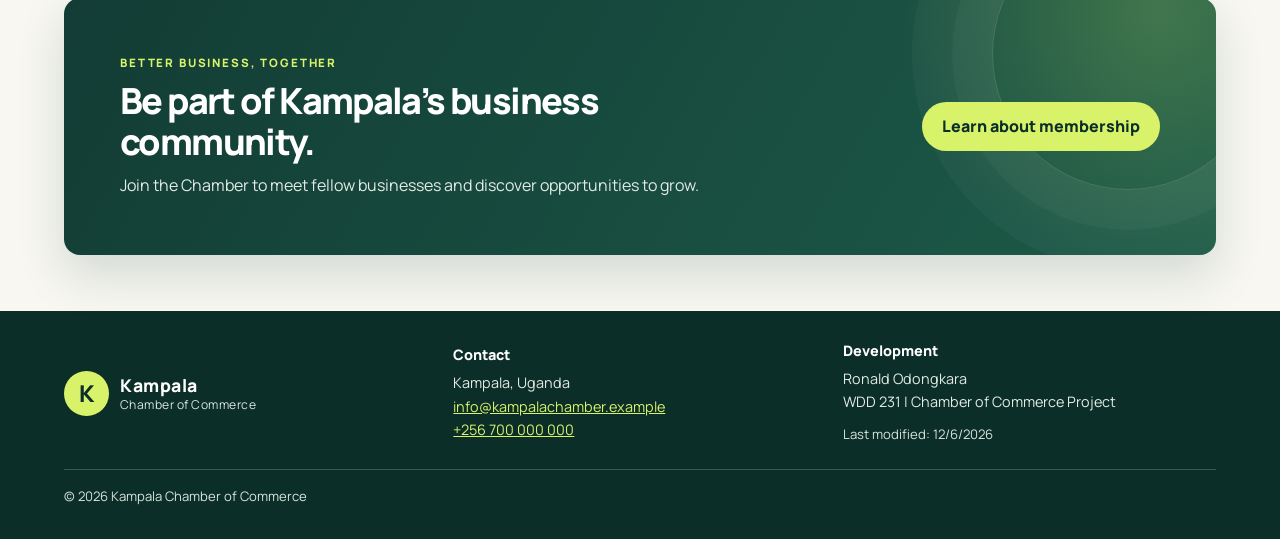
==== commit 600b8098: "Add Chamber membership application flow Add responsive membership form, tier benefit dialogs, and UR" ====
--- a/chamber/index.html
+++ b/chamber/index.html
@@ -61,7 +61,7 @@
         <a href="index.html" aria-current="page">Home</a>
         <a href="index.html#events-heading">Events</a>
         <a href="directory.html">Directory</a>
-        <a class="nav-cta" href="#join-heading">Join</a>
+        <a class="nav-cta" href="join.html">Join</a>
       </nav>
     </header>
 
@@ -75,7 +75,7 @@
             build connections, share opportunities, and strengthen our community.
           </p>
           <div class="hero-actions">
-            <a class="text-link" href="#join-heading">Join the Chamber <span aria-hidden="true">↗</span></a>
+            <a class="text-link" href="join.html">Join the Chamber <span aria-hidden="true">↗</span></a>
             <a class="hero-secondary-link" href="directory.html">Explore member businesses</a>
           </div>
         </div>
@@ -178,7 +178,7 @@
             <h2 id="join-heading">Be part of Kampala’s business community.</h2>
             <p>Join the Chamber to meet fellow businesses and discover opportunities to grow.</p>
           </div>
-          <a class="button button-light" href="#join-heading">Learn about membership</a>
+          <a class="button button-light" href="join.html">Learn about membership</a>
         </section>
       </div>
     </main>
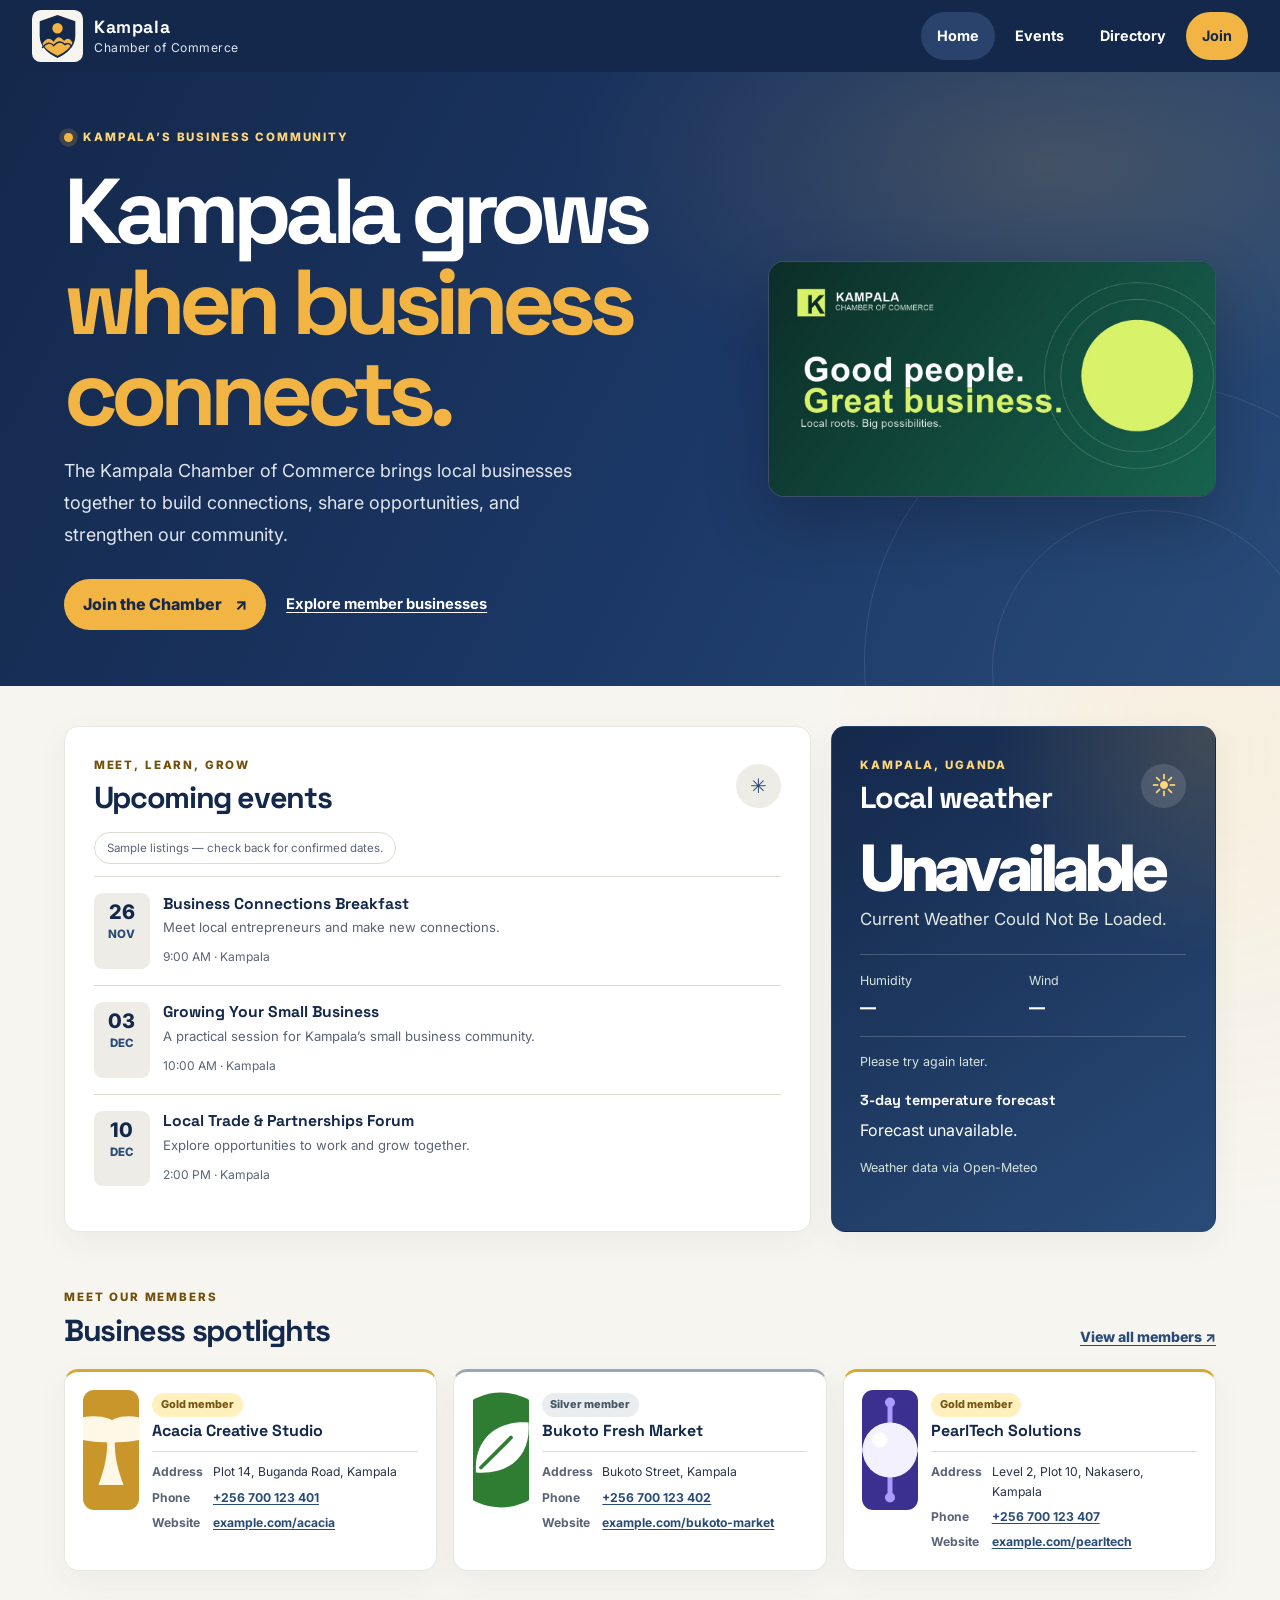
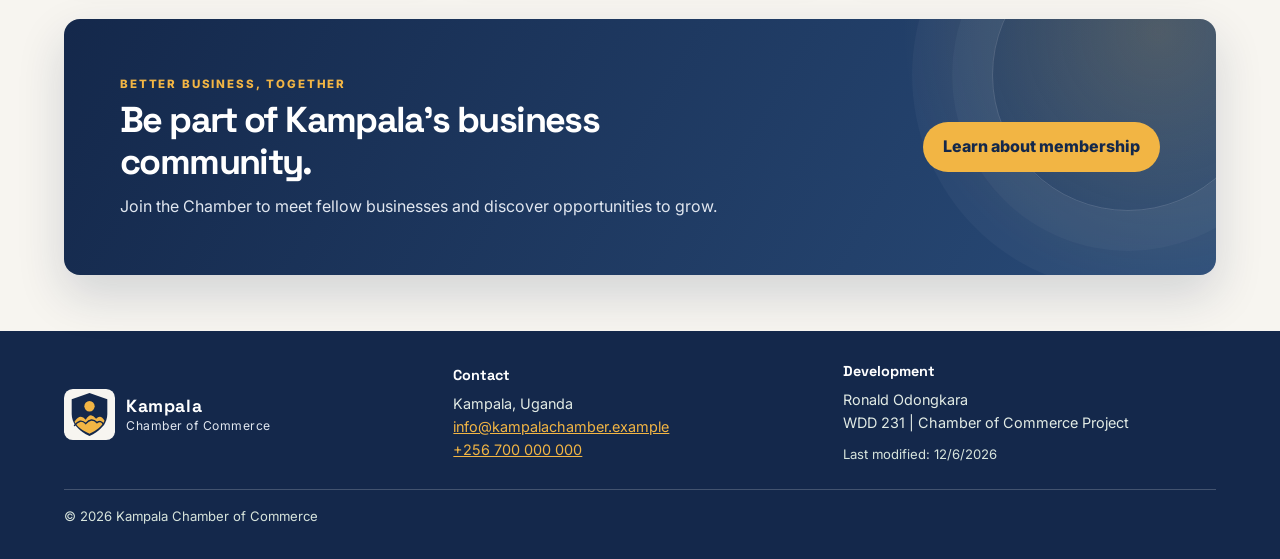
==== commit 88f70346: "Apply Chamber brand identity Integrate the supplied Kampala Chamber emblem and navy, gold, cream, an" ====
--- a/chamber/index.html
+++ b/chamber/index.html
@@ -8,7 +8,7 @@
       content="Welcome to the Kampala Chamber of Commerce. Connect with local businesses, discover opportunities, and grow together."
     >
     <meta name="author" content="Ronald Odongkara">
-    <meta name="theme-color" content="#123c35">
+    <meta name="theme-color" content="#14284b">
     <meta property="og:type" content="website">
     <meta property="og:locale" content="en_UG">
     <meta property="og:site_name" content="Kampala Chamber of Commerce">
@@ -33,7 +33,7 @@
     <link rel="stylesheet" href="styles/home.css">
     <link rel="preconnect" href="https://fonts.googleapis.com">
     <link rel="preconnect" href="https://fonts.gstatic.com" crossorigin>
-    <link href="https://fonts.googleapis.com/css2?family=Manrope:wght@400;500;600;700;800&display=swap" rel="stylesheet">
+    <link href="https://fonts.googleapis.com/css2?family=Inter:wght@400;500;600;700;800&family=Space+Grotesk:wght@500;600;700&display=swap" rel="stylesheet">
     <script src="scripts/chamber-navigation.js" defer></script>
     <script src="scripts/home.js?v=6312fde" defer></script>
     <title>Home | Kampala Chamber of Commerce</title>
@@ -42,7 +42,7 @@
     <a class="skip-link" href="#main-content">Skip to main content</a>
     <header class="site-header" id="top">
       <a class="site-brand" href="index.html" aria-label="Kampala Chamber of Commerce home">
-        <span class="brand-mark" aria-hidden="true">K</span>
+        <img class="brand-mark" src="images/chamber-emblem.svg" alt="">
         <span class="brand-copy">
           <span class="brand-name">Kampala</span>
           <span class="brand-subtitle">Chamber of Commerce</span>
@@ -186,7 +186,7 @@
     <footer class="site-footer">
       <div class="footer-main">
         <a class="site-brand footer-brand" href="index.html" aria-label="Kampala Chamber of Commerce home">
-          <span class="brand-mark" aria-hidden="true">K</span>
+          <img class="brand-mark" src="images/chamber-emblem.svg" alt="">
           <span class="brand-copy">
             <span class="brand-name">Kampala</span>
             <span class="brand-subtitle">Chamber of Commerce</span>
--- a/chamber/styles/small.css
+++ b/chamber/styles/small.css
@@ -1,17 +1,17 @@
 :root {
   color-scheme: light;
-  --color-page: #f8f7f2;
-  --color-text: #1e302c;
-  --color-primary: #123c35;
-  --color-primary-dark: #0c2e29;
-  --color-primary-hover: #1e6654;
+  --color-page: #f7f5f0;
+  --color-text: #26334b;
+  --color-primary: #14284b;
+  --color-primary-dark: #14284b;
+  --color-primary-hover: #29436d;
   --color-surface: #fff;
-  --color-surface-muted: #edf3ed;
-  --color-border: #dce4dc;
-  --color-muted-text: #52645d;
-  --color-focus: #d8f36a;
-  --color-accent: #d8f36a;
-  font-family: "Manrope", sans-serif;
+  --color-surface-muted: #eeece6;
+  --color-border: #dedbd2;
+  --color-muted-text: #596477;
+  --color-focus: #f2b544;
+  --color-accent: #f2b544;
+  font-family: "Inter", sans-serif;
   line-height: 1.6;
   color: var(--color-text);
   background-color: var(--color-page);
@@ -19,7 +19,7 @@
 
 body {
   background:
-    radial-gradient(ellipse at 95% 35%, rgb(216 243 106 / 12%), transparent 25rem),
+    radial-gradient(ellipse at 95% 35%, rgb(242 181 68 / 10%), transparent 25rem),
     var(--color-page);
 }
 
@@ -66,15 +66,15 @@
 }
 
 .brand-mark {
-  display: grid;
-  width: 2.8rem;
+  display: block;
+  width: 3.2rem;
+  height: 3.2rem;
   aspect-ratio: 1;
-  place-items: center;
-  border-radius: 50%;
-  background: var(--color-accent);
-  color: var(--color-primary-dark);
-  font-size: 1.45rem;
-  font-weight: 800;
+  padding: 0.18rem;
+  border-radius: 0.55rem;
+  background: var(--color-page);
+  object-fit: contain;
+  flex: 0 0 auto;
 }
 
 .brand-copy {
@@ -83,6 +83,7 @@
 }
 
 .brand-name {
+  font-family: "Space Grotesk", sans-serif;
   font-size: 1.1rem;
   font-weight: 800;
   letter-spacing: 0.03em;
@@ -90,7 +91,7 @@
 
 .brand-subtitle {
   margin-top: 0.2rem;
-  color: #d7e4dc;
+  color: #e1e7f0;
   font-size: 0.76rem;
   letter-spacing: 0.04em;
 }
@@ -185,7 +186,7 @@
 
 .site-nav .nav-cta:hover,
 .site-nav .nav-cta:focus-visible {
-  background: #e7fb9b;
+  background: #ffd77a;
 }
 
 main {
@@ -203,9 +204,9 @@
   overflow: hidden;
   padding: 3.5rem max(1rem, calc((100% - 72rem) / 2));
   background:
-    radial-gradient(ellipse at 82% 15%, rgb(216 243 106 / 18%), transparent 30rem),
-    linear-gradient(118deg, #123c35 0%, #124a40 54%, #17634e 100%);
-  background-color: #123c35;
+    radial-gradient(ellipse at 82% 15%, rgb(242 181 68 / 17%), transparent 30rem),
+    linear-gradient(118deg, #14284b 0%, #1b3765 54%, #294b78 100%);
+  background-color: #14284b;
   color: #fff;
 }
 
@@ -240,7 +241,7 @@
 
 .eyebrow {
   margin-bottom: 0.45rem;
-  color: #456f48;
+  color: #72500b;
   font-size: 0.72rem;
   font-weight: 800;
   letter-spacing: 0.16em;
@@ -252,7 +253,7 @@
   align-items: center;
   gap: 0.65rem;
   margin-bottom: 1.2rem;
-  color: #e3f7a3;
+  color: #ffd77a;
 }
 
 .eyebrow-dot {
@@ -261,12 +262,13 @@
   flex: 0 0 auto;
   border-radius: 50%;
   background: var(--color-accent);
-  box-shadow: 0 0 0 0.3rem rgb(216 243 106 / 15%);
+  box-shadow: 0 0 0 0.3rem rgb(242 181 68 / 18%);
 }
 
 h1,
 h2,
 h3 {
+  font-family: "Space Grotesk", sans-serif;
   line-height: 1.15;
 }
 
@@ -287,7 +289,7 @@
 .page-intro .intro-copy {
   max-width: 33rem;
   margin-bottom: 1.7rem;
-  color: #d8e8df;
+  color: #e1e7f0;
   font-size: clamp(1rem, 2vw, 1.12rem);
   line-height: 1.8;
 }
@@ -307,7 +309,7 @@
 
 .text-link:hover {
   transform: translateY(-2px);
-  background: #e7fb9b;
+  background: #ffd77a;
 }
 
 .hero-art {
@@ -326,9 +328,9 @@
   aspect-ratio: 1;
   border-radius: 50%;
   background:
-    radial-gradient(circle at 30% 27%, #fff8cc, transparent 38%),
-    linear-gradient(140deg, #e6fa83, #c0e752 64%, #92bd38);
-  box-shadow: 0 1.5rem 5rem rgb(216 243 106 / 17%);
+    radial-gradient(circle at 30% 27%, #fff6d8, transparent 38%),
+    linear-gradient(140deg, #ffe19a, #f2b544 64%, #c98a12);
+  box-shadow: 0 1.5rem 5rem rgb(242 181 68 / 20%);
 }
 
 .hero-ring {
@@ -359,7 +361,7 @@
   padding: 0.85rem 1.15rem;
   border: 1px solid rgb(255 255 255 / 22%);
   border-radius: 0.8rem;
-  background: #0c2e29;
+  background: #14284b;
   color: #fff;
   font-size: 0.88rem;
   font-weight: 800;
@@ -376,7 +378,7 @@
   position: absolute;
   bottom: 2%;
   left: 22%;
-  color: #c4d9ce;
+  color: #d6deed;
   font-size: 0.7rem;
   letter-spacing: 0.08em;
   line-height: 1.55;
@@ -443,12 +445,12 @@
 }
 
 .search-field:focus-within {
-  outline: 3px solid rgb(216 243 106 / 70%);
+  outline: 3px solid rgb(242 181 68 / 70%);
   outline-offset: 2px;
 }
 
 .search-icon {
-  color: #3c7258;
+  color: #294b78;
   font-size: 1.6rem;
   line-height: 1;
 }
@@ -522,6 +524,16 @@
   transition: transform 180ms ease, box-shadow 180ms ease, border-color 180ms ease;
 }
 
+.member-cover {
+  grid-column: 1 / -1;
+  width: calc(100% + 2.4rem);
+  height: 9rem;
+  margin: -1.2rem -1.2rem -2.35rem;
+  border-radius: 0.85rem 0.85rem 0 0;
+  object-fit: cover;
+  object-position: center 45%;
+}
+
 .member-card:hover {
   transform: translateY(-4px);
   border-color: #c7d7c8;
@@ -529,10 +541,16 @@
 }
 
 .member-logo {
-  width: 3.7rem;
+  position: relative;
+  z-index: 1;
+  width: 4.4rem;
   aspect-ratio: 1;
-  border-radius: 0.75rem;
+  padding: 0.2rem;
+  border: 3px solid #fff;
+  border-radius: 1rem;
+  background: #fff;
   object-fit: cover;
+  box-shadow: 0 0.25rem 0.75rem rgb(24 52 41 / 16%);
 }
 
 .member-heading {
@@ -603,7 +621,7 @@
 }
 
 .member-details a {
-  color: #24674f;
+  color: #294b78;
   font-weight: 700;
   text-underline-offset: 0.15em;
 }
@@ -627,11 +645,15 @@
 .member-grid.is-list .member-card:hover {
   transform: none;
   border-color: var(--color-border);
-  background: rgb(18 60 53 / 3%);
+  background: rgb(20 40 75 / 3%);
   box-shadow: none;
 }
 
 .member-grid.is-list .member-logo {
+  display: none;
+}
+
+.member-grid.is-list .member-cover {
   display: none;
 }
 
@@ -666,6 +688,38 @@
   background: var(--color-surface);
 }
 
+.photo-attributions {
+  margin-top: 1.25rem;
+  padding: 0.9rem 1rem;
+  border: 1px solid var(--color-border);
+  border-radius: 0.55rem;
+  background: #fff;
+  color: var(--color-muted-text);
+  font-size: 0.82rem;
+}
+
+.photo-attributions summary {
+  color: var(--color-primary-dark);
+  font-weight: 800;
+  cursor: pointer;
+}
+
+.photo-attributions p {
+  margin: 0.7rem 0 0.4rem;
+}
+
+.photo-attributions ul {
+  display: grid;
+  gap: 0.35rem;
+  margin: 0;
+  padding-left: 1.2rem;
+}
+
+.photo-attributions a {
+  color: #245c43;
+  text-underline-offset: 0.15em;
+}
+
 .membership-banner {
   position: relative;
   isolation: isolate;
@@ -677,10 +731,10 @@
   padding: clamp(1.5rem, 6vw, 3.5rem);
   border-radius: 1rem;
   background:
-    radial-gradient(circle at 95% 5%, rgb(216 243 106 / 20%), transparent 16rem),
-    linear-gradient(120deg, #123c35, #1d5b48);
-  background-color: #123c35;
-  box-shadow: 0 1.25rem 3rem rgb(18 60 53 / 16%);
+    radial-gradient(circle at 95% 5%, rgb(242 181 68 / 20%), transparent 16rem),
+    linear-gradient(120deg, #14284b, #294b78);
+  background-color: #14284b;
+  box-shadow: 0 1.25rem 3rem rgb(20 40 75 / 16%);
   color: #fff;
 }
 
@@ -711,7 +765,7 @@
 
 .membership-banner p:not(.eyebrow) {
   max-width: 43rem;
-  color: #e2ebe5;
+  color: #e1e7f0;
 }
 
 .button {
@@ -732,7 +786,7 @@
 }
 
 .button-light:hover {
-  background: #e7fb9b;
+  background: #ffd77a;
 }
 
 .site-footer {
--- a/chamber/styles/home.css
+++ b/chamber/styles/home.css
@@ -6,7 +6,7 @@
   overflow: hidden;
   border: 1px solid rgb(255 255 255 / 18%);
   border-radius: 1rem;
-  background: #0c2e29;
+  background: #14284b;
   box-shadow: 0 1.5rem 4rem rgb(0 0 0 / 22%);
 }
 
@@ -74,8 +74,8 @@
   aspect-ratio: 1;
   place-items: center;
   border-radius: 50%;
-  background: #edf3ed;
-  color: #24674f;
+  background: #eeece6;
+  color: #294b78;
   font-size: 1.25rem;
 }
 
@@ -107,8 +107,8 @@
   justify-items: center;
   padding: 0.45rem 0.25rem;
   border-radius: 0.55rem;
-  background: #edf3ed;
-  color: #24674f;
+  background: #eeece6;
+  color: #294b78;
   font-size: 0.72rem;
   font-weight: 800;
   text-transform: uppercase;
@@ -145,13 +145,13 @@
 .weather-panel {
   color: #fff;
   background:
-    radial-gradient(circle at 100% 0, rgb(216 243 106 / 18%), transparent 14rem),
-    linear-gradient(145deg, #123c35, #1d5b48);
+    radial-gradient(circle at 100% 0, rgb(242 181 68 / 18%), transparent 14rem),
+    linear-gradient(145deg, #14284b, #294b78);
   border-color: transparent;
 }
 
 .weather-panel .eyebrow {
-  color: #d8f36a;
+  color: #ffd77a;
 }
 
 .weather-panel .section-heading h2 {
@@ -160,7 +160,7 @@
 
 .weather-icon {
   background: rgb(255 255 255 / 13%);
-  color: #e3f7a3;
+  color: #ffd77a;
   font-size: 1.55rem;
 }
 
@@ -264,7 +264,7 @@
 }
 
 .section-link {
-  color: #24674f;
+  color: #294b78;
   font-size: 0.88rem;
   font-weight: 800;
   text-underline-offset: 0.2em;
@@ -306,7 +306,7 @@
 
 .spotlight-category {
   margin: 0 0 0.25rem;
-  color: #456f48;
+  color: #72500b;
   font-size: 0.7rem;
   font-weight: 800;
   letter-spacing: 0.08em;
@@ -369,7 +369,7 @@
 }
 
 .spotlight-details a {
-  color: #24674f;
+  color: #294b78;
   font-weight: 700;
   text-underline-offset: 0.15em;
 }
